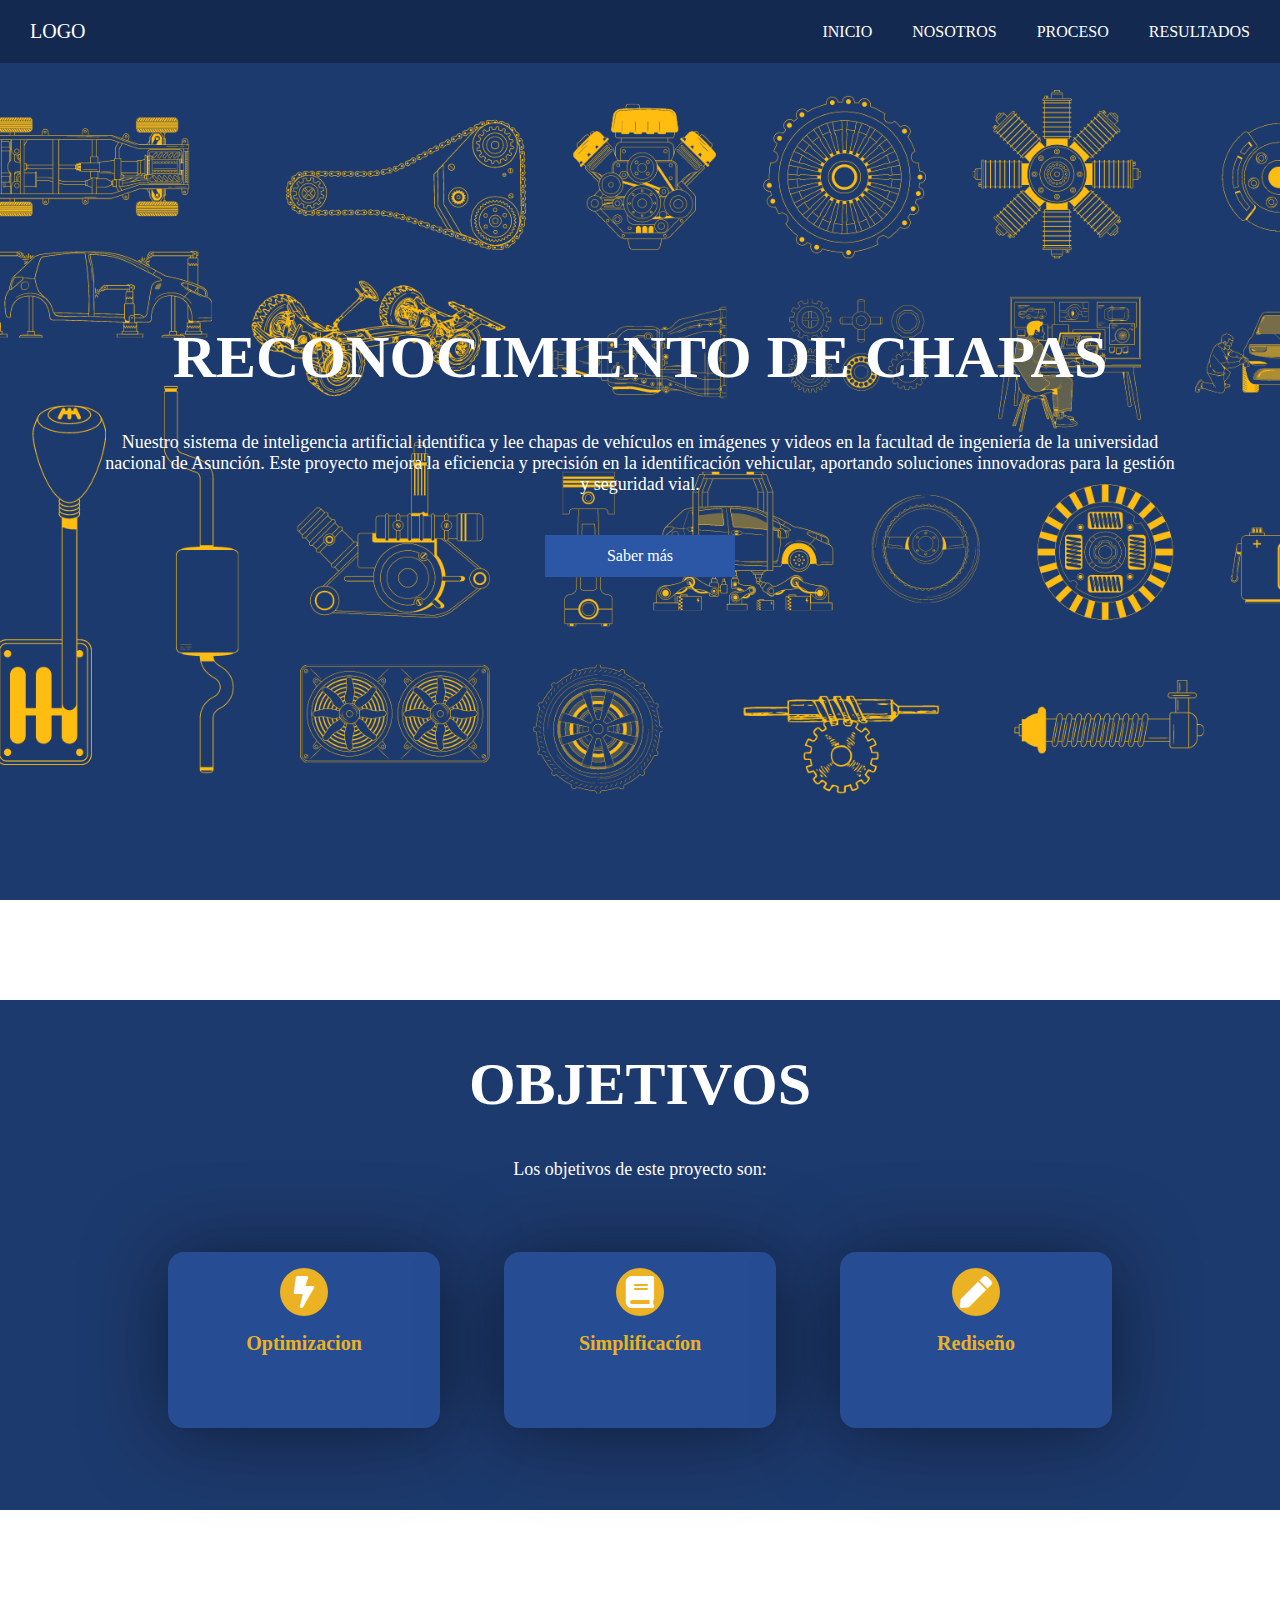
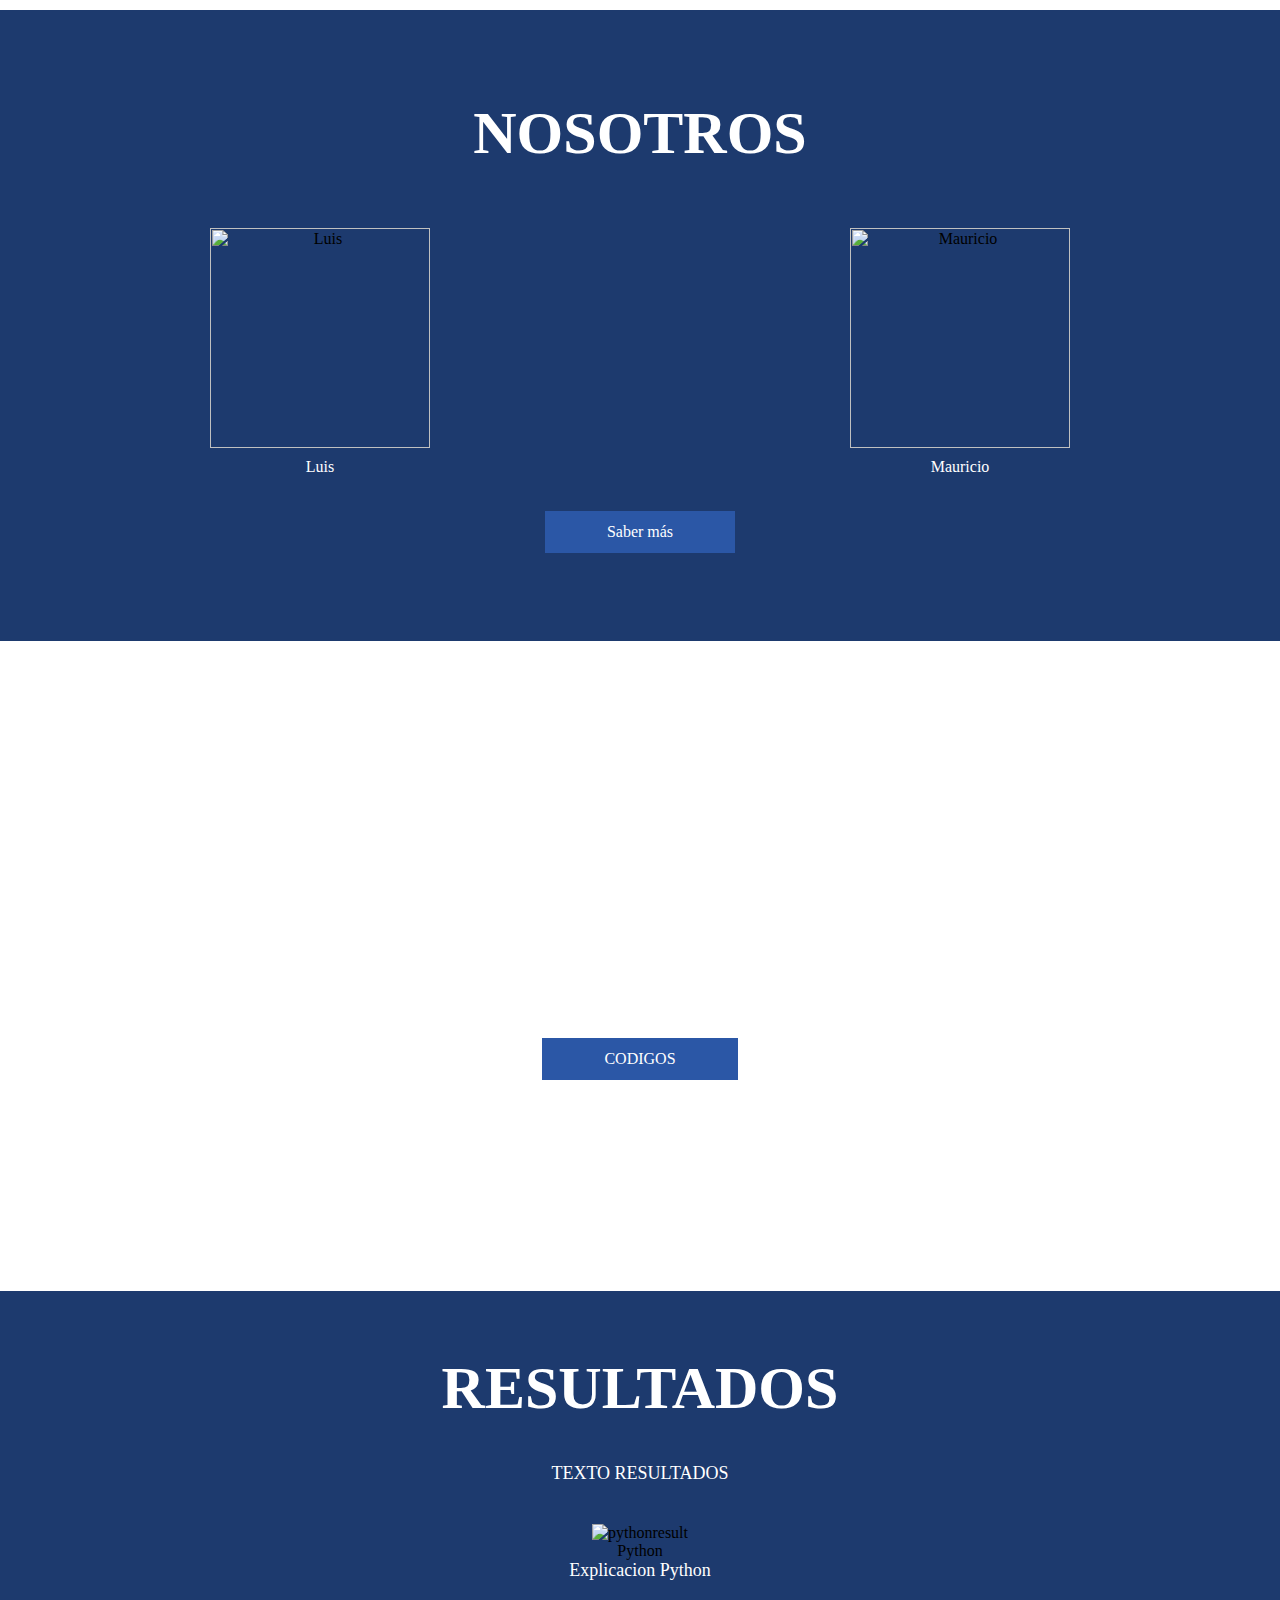
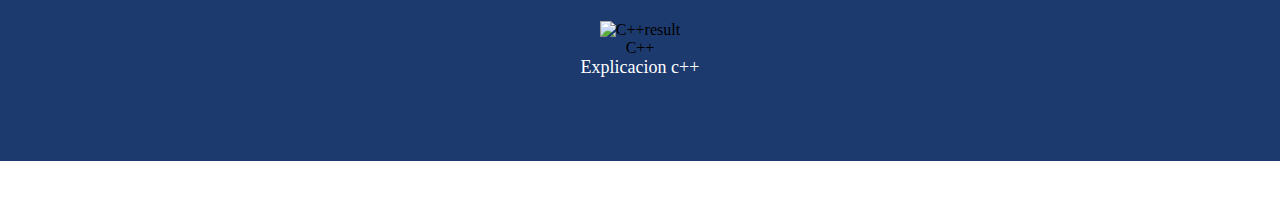
==== index.html @ 9203ffdf "FINAL2" ====
<html>
<html lang="es">
<head>
    <meta charset="UTF-8">
    <meta http-equiv="X-UA-Compatible" content="IE=edge">
    <meta name="viewport" content="width=device-width,initial-scale=1.0">
    <link href="style.css" rel="stylesheet">
    <link rel="stylesheet" href="https://cdnjs.cloudflare.com/ajax/libs/font-awesome/5.15.1/css/all.min.css">
    <title>Detección De chapas</title>
</head>

<body>
    <div class="head">
        <div class="Logo">
            <a href="#">LOGO</a>
        </div>
        <nav class="navbar">
            <a href="#inicio">INICIO</a>
            <a href="#nosotros">NOSOTROS</a>
            <a href="#proceso">PROCESO</a>
            <a href="#resultados">RESULTADOS</a>
        </nav>
    </div>

    <header class="content header" id="inicio"> 
        <h2 class="title">Reconocimiento de chapas</h2>
        <p>
            Nuestro sistema de inteligencia artificial identifica
            y lee chapas de vehículos en imágenes y videos en la 
            facultad de ingeniería de la universidad nacional de Asunción. 
            Este proyecto mejora la eficiencia 
            y precisión en la identificación vehicular, 
            aportando soluciones innovadoras para la gestión 
            y seguridad vial.
        </p>
        <div class="btn-home">
            <a class="btn">Saber más</a> 
          
        </div>
    </header>

    <section class="content inicio" > 
        <h2 class="title">OBJETIVOS</h2>
        <p>Los objetivos de este proyecto son: </p>
        <div class="box-container">
            <div class="box">
                <i class="fas fa-bolt"></i>
                <h3>Optimizacion</h3>
                
            </div>
            <div class="box">
                <i class="fas fa-book"></i>
                <h3>Simplificacíon</h3>
            </div>
            <div class="box">
                <i class="fas fa-pen"></i>
                <h3>Rediseño</h3>
                
            </div>
        </div>
    </section>

    <section class="content Nosotros" id="nosotros"> 
        <h2 class="title">Nosotros</h2>
        <div class="team-container">
            <div class="team-member">
                <figure>
                    <img src="LUIS" alt="Luis">
                    <figcaption>Luis</figcaption>
                </figure>
            </div>
            <div class="team-member">
                <figure>
                    <img src="Mauricio" alt="Mauricio">
                    <figcaption>Mauricio</figcaption>
                </figure>
            </div>
        </div>
        <a href="#" class="btn">Saber más</a>
    </section>

    <section class="content Proceso" id="proceso"> 
        <article class="contain">
            <h2 class="title">Proceso</h2>
            <p>Texto PROCESO</p>
            <a href="#" class="btn">CODIGOS</a>
        </article>
    </section>

    <section class="content Resultados" id="resultados"> 
        <h2 class="title">RESULTADOS</h2>
        <p>TEXTO RESULTADOS</p>
        <figure>
            <img src="Pthyon" alt="pythonresult">
            <figcaption>Python</figcaption>
        </figure>
        <p>Explicacion Python</p>
        <figure>
            <img src="C++" alt="C++result">
            <figcaption>C++</figcaption>
        </figure>
        <p>Explicacion c++</p>
    </section>
</body>
</html>
---- style.css ----
* {
    margin: 0;
    padding: 0;
    border: 0;
    font-size: 100%;
    vertical-align: baseline;
}

body {
    text-align: center;
    font-family: Verdana;
}

.head {
    display: flex;
    align-items: center;
    justify-content: space-between;
    height: 63px;
    background: #142950;
    position: fixed;
    width: 100%;
    z-index: 100;
}

.navbar {
    display: flex;
    margin-right: 10px;
}

.Logo {
    margin-left: 30px;
}

.Logo a {
    text-decoration: none;
    color: white;
    font-size: 20px;
}

.navbar a {
    display: block;
    padding: 23px 20px;
    color: white;
    text-decoration: none;
}

.navbar a:hover {
    background: #353535;
}

.header {
    display: flex;
    justify-content: center;
    align-items: center;
    height: 100vh !important;
    background: url(header.png) no-repeat center;
    background-size: cover;
}

.title {
    margin-bottom: 40px;
    font-size: 60px;
    font-weight: 600;
    text-transform: uppercase;
    color: white;
}

p {
    margin-bottom: 40px;
    font-size: 18px;
    color: white;
    padding: 0 100px;
}

.btn {
    display: inline-block;
    margin-top: 15px;
    padding: 10px 60px;
    border: 2px solid #2B57A6;
    color: white;
    text-decoration: none;
    background: #2B57A6;
}

.btn:hover {
    background: none;
}

.btn-home {
    display: flex;
}

.btn-home a {
    margin: 0 10px;
}

.content {
    height: 50vh;
    display: flex;
    flex-direction: column;
    justify-content: center;
    align-items: center;
    margin-bottom: 50px;

}

.inicio {
    padding: 30px;
    background: #1D3A6E;
    background-size: cover;
    margin-top: 100px;

}

.box-container {
    display: flex;
    justify-content: center;
    flex-wrap: wrap;
    text-align: center;
}

.box-container .box {
    height: 11rem;
    width: 17rem;
    background: #264D94;
    text-align: center;
    border-radius: 1rem;
    box-shadow: 0 .3rem 5rem rgb(0,0,0,.5);
    margin: 2rem;
}

.box-container .box i {
    height: 3rem;
    width: 3rem;
    line-height: 3rem;
    text-align: center;
    border-radius: 50%;
    color: white;
    background: #EBB323;
    font-size: 2rem;
    margin: 1rem 0;
}

.box-container .box h3 {
    font-size: 20px;
    color: #EBB323;
}

.box-container .box p {
    padding: 0 15px;
    font-size: 16px;
}

.Nosotros {
    background: #1D3A6E;
    background-size: cover;
    padding-top: 1px;
    height: 70vh;
    margin-top: 100px;
}

.team-container {
    display: flex;
    justify-content: space-around;
    align-items: center;
    width: 100%;
}

.team-member {
    display: flex;
    flex-direction: column;
    align-items: center;
    margin: 20px;
}

.team-member figure {
    margin: 0;
    text-align: center;
}

.team-member img {
    height: 220px;
    width: auto;
    max-width: 100%;
}

.team-member figcaption {
    margin-top: 10px;
    font-size: 16px;
    color: white;
}

.Proceso {
    margin-top: 100px; 
    background: url(Bajo.png) no-repeat center;
    background-attachment: fixed;
    background-size: cover;
    text-align: center;
}

.Resultados {
    margin-top: 100px;
    padding-top: 20px;
    background: #1D3A6E;
    background-size:auto;
    padding-bottom: 0;
}

@media (max-width: 768px) {
    .title {
        margin-bottom: 0;
        font-size: 40px;
    }
    .sau {
        height: 120vh;
    }
    .navbar {
        display: none;
    }
}
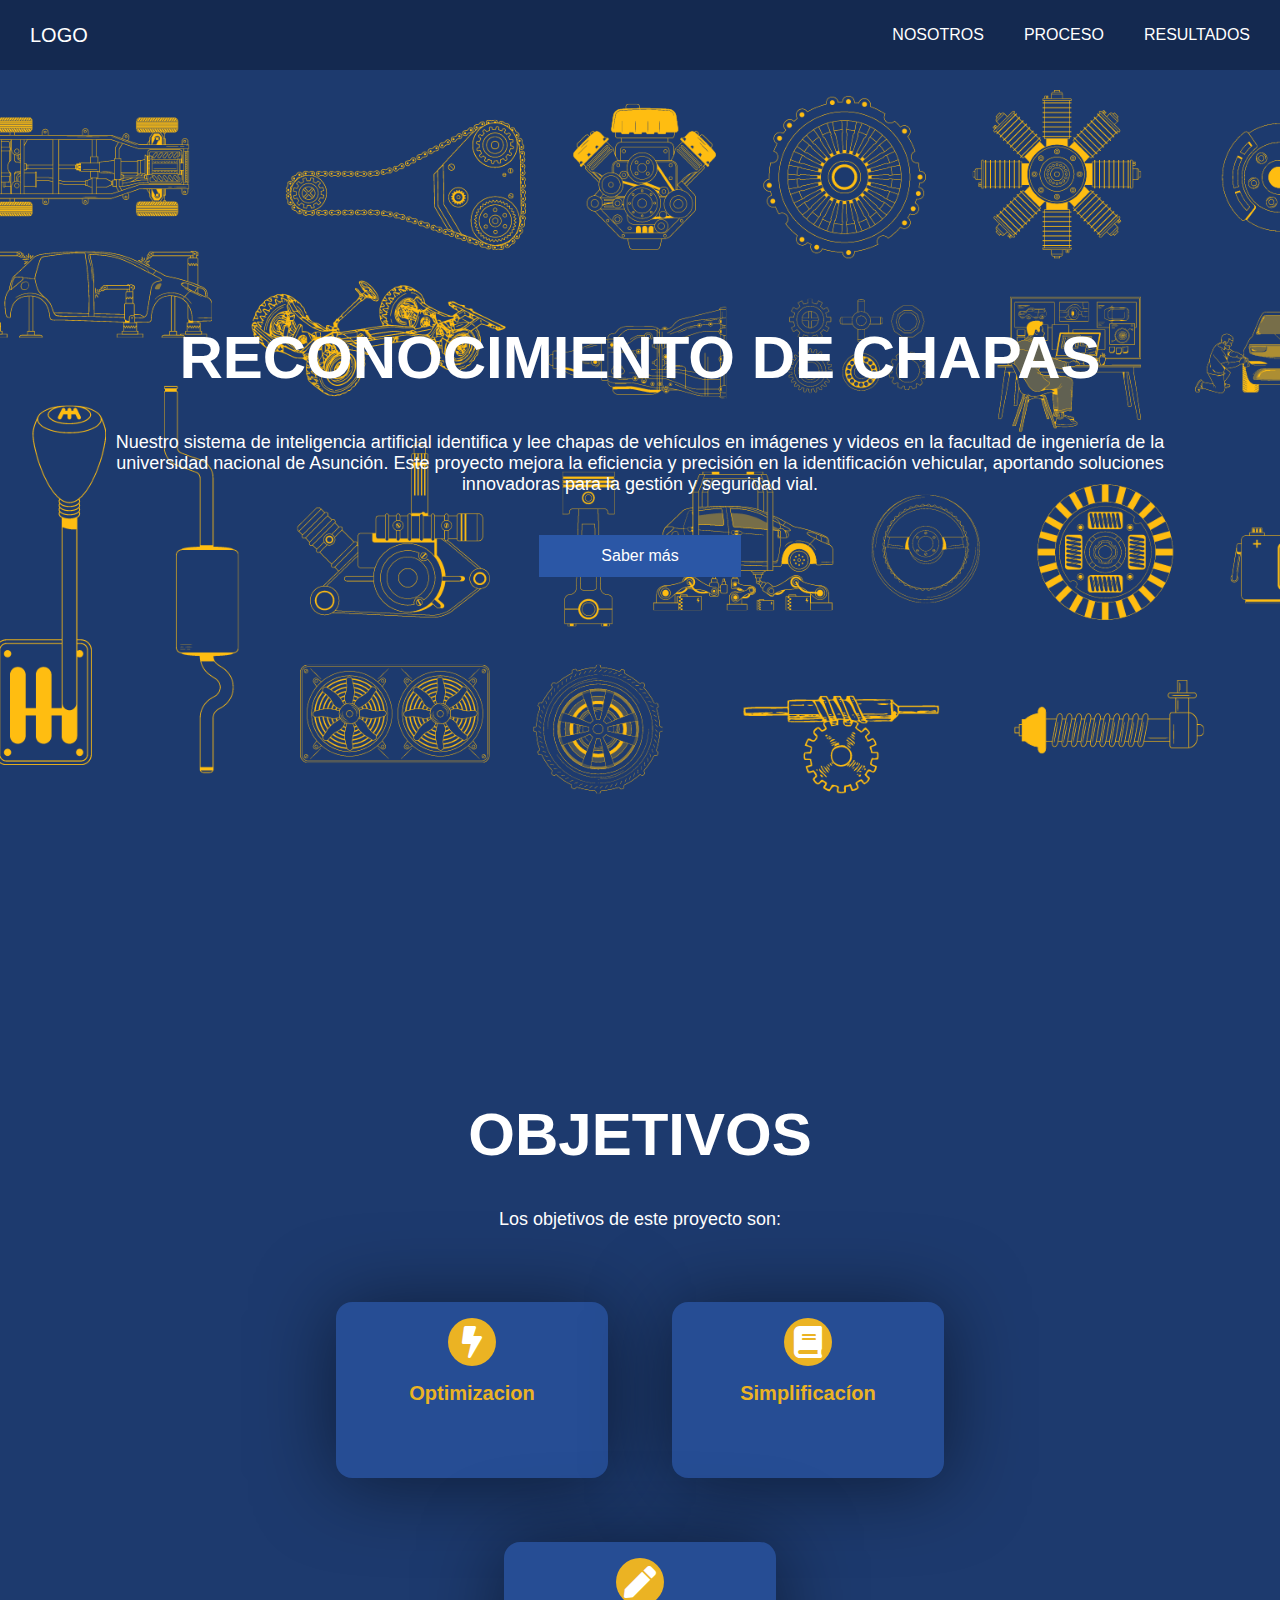
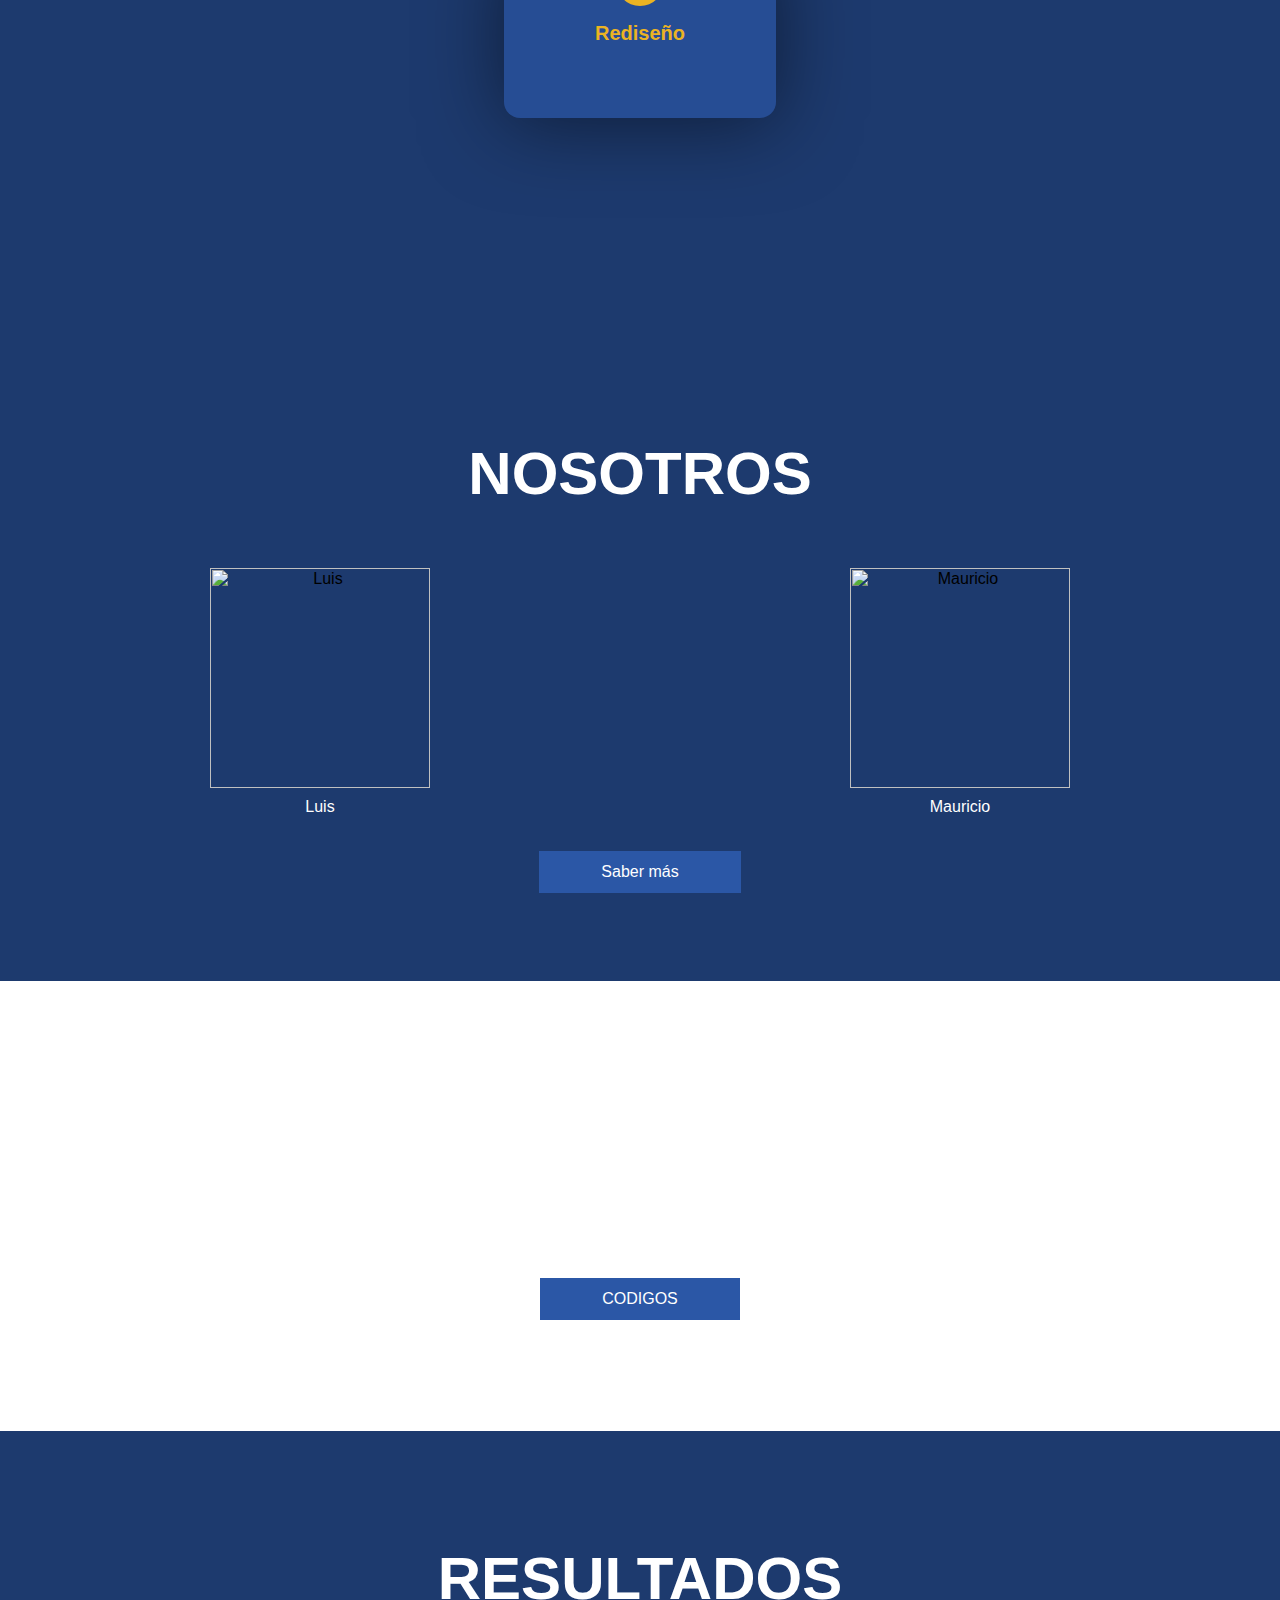
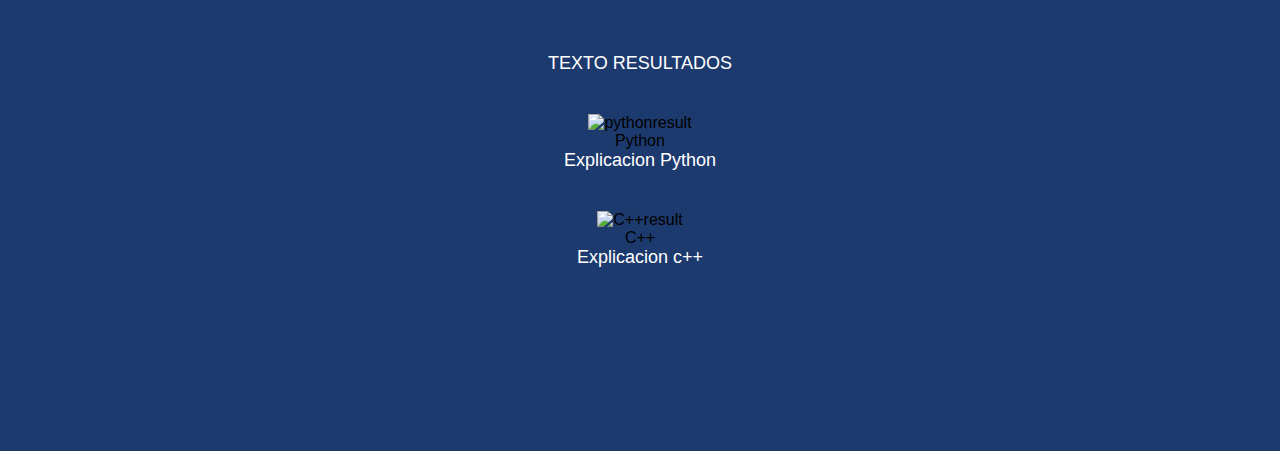
==== commit 098e081e: "1" ====
--- a/index.html
+++ b/index.html
@@ -15,7 +15,6 @@
             <a href="#">LOGO</a>
         </div>
         <nav class="navbar">
-            <a href="#inicio">INICIO</a>
             <a href="#nosotros">NOSOTROS</a>
             <a href="#proceso">PROCESO</a>
             <a href="#resultados">RESULTADOS</a>
--- a/style.css
+++ b/style.css
@@ -8,14 +8,15 @@
 
 body {
     text-align: center;
-    font-family: Verdana;
+    font-family: 'Segoe UI', Tahoma, Geneva, Verdana, sans-serif;
+    background-size: cover; 
 }
 
 .head {
     display: flex;
     align-items: center;
     justify-content: space-between;
-    height: 63px;
+    height: 70px;
     background: #142950;
     position: fixed;
     width: 100%;
@@ -87,7 +88,7 @@
 }
 
 .btn-home {
-    display: flex;
+    display:flex;
 }
 
 .btn-home a {
@@ -100,16 +101,13 @@
     flex-direction: column;
     justify-content: center;
     align-items: center;
-    margin-bottom: 50px;
-
+    
 }
 
 .inicio {
-    padding: 30px;
+    padding: 300px;
     background: #1D3A6E;
     background-size: cover;
-    margin-top: 100px;
-
 }
 
 .box-container {
@@ -156,7 +154,7 @@
     background-size: cover;
     padding-top: 1px;
     height: 70vh;
-    margin-top: 100px;
+    
 }
 
 .team-container {
@@ -191,7 +189,7 @@
 }
 
 .Proceso {
-    margin-top: 100px; 
+    
     background: url(Bajo.png) no-repeat center;
     background-attachment: fixed;
     background-size: cover;
@@ -199,11 +197,11 @@
 }
 
 .Resultados {
-    margin-top: 100px;
-    padding-top: 20px;
+    
+    padding-top: 70px;
     background: #1D3A6E;
-    background-size:auto;
-    padding-bottom: 0;
+    background-size: cover; 
+    padding-bottom: 100px;
 }
 
 @media (max-width: 768px) {
@@ -218,3 +216,4 @@
         display: none;
     }
 }
+
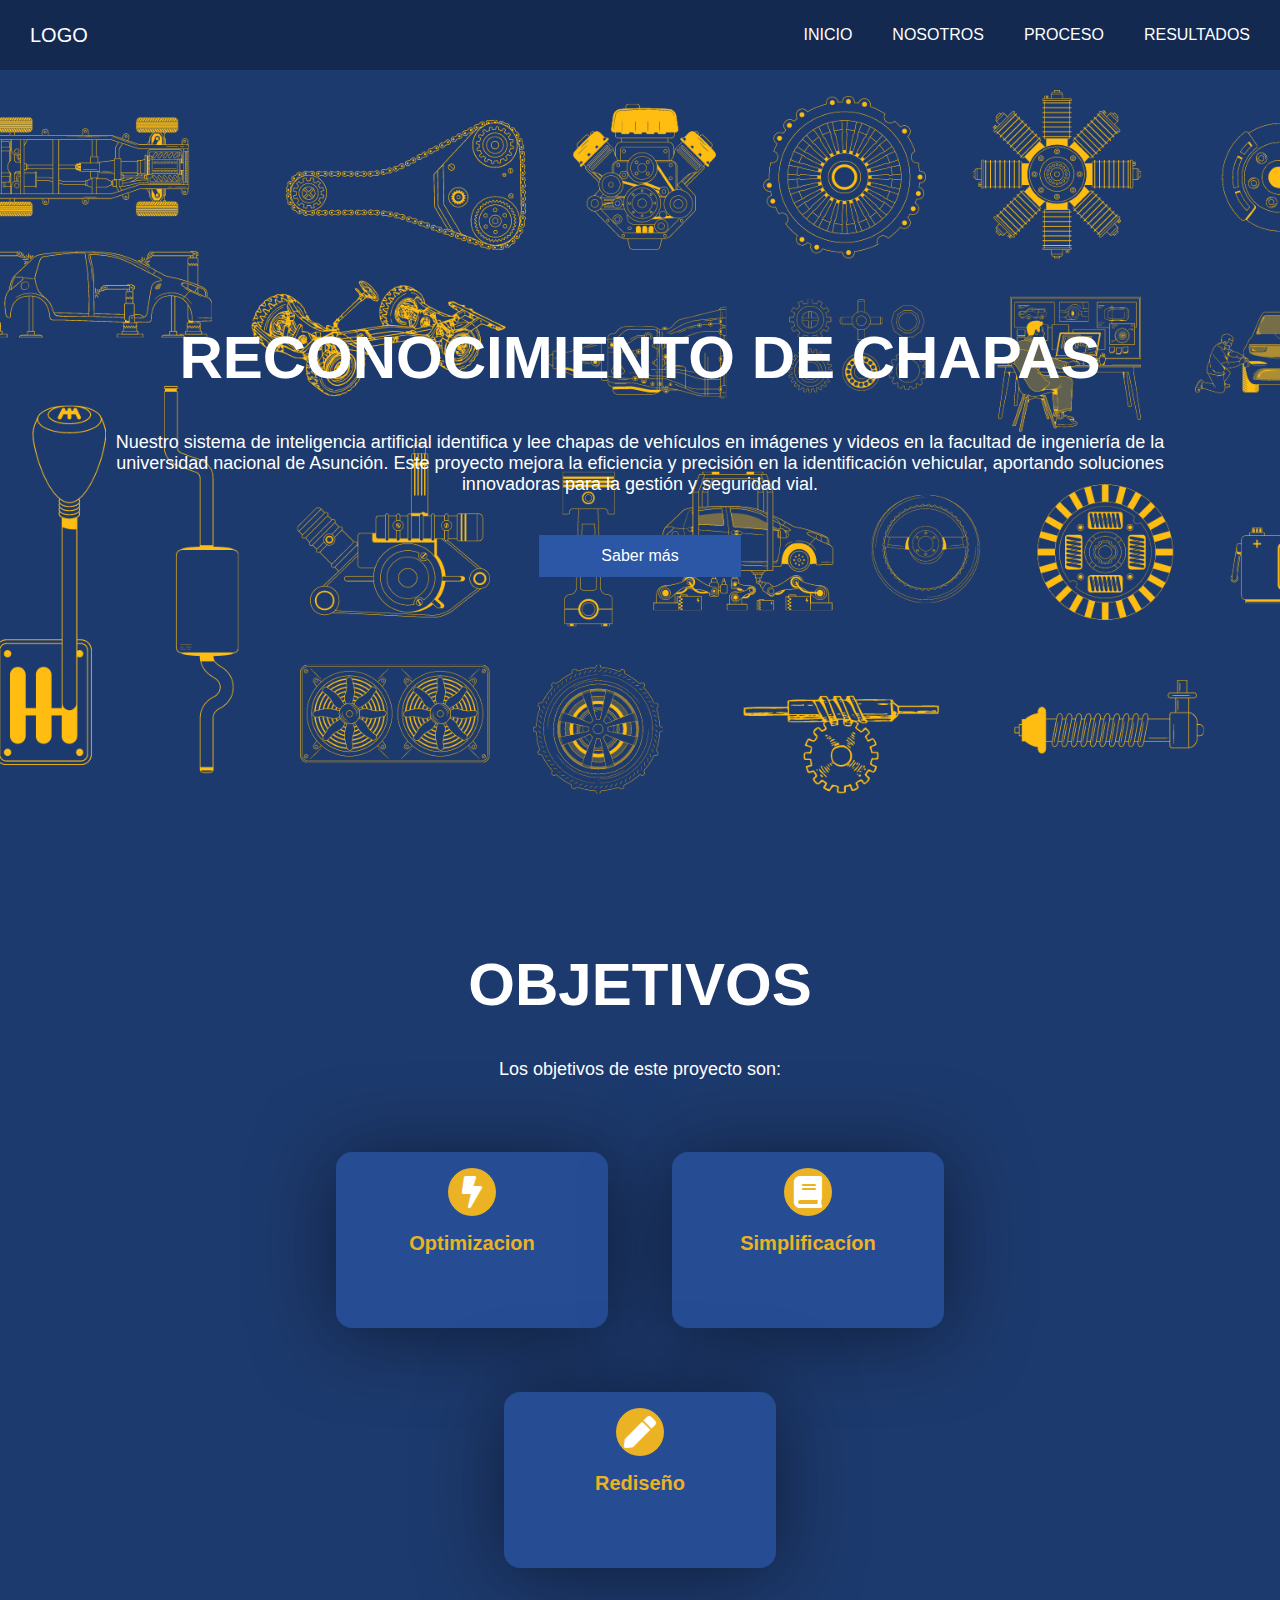
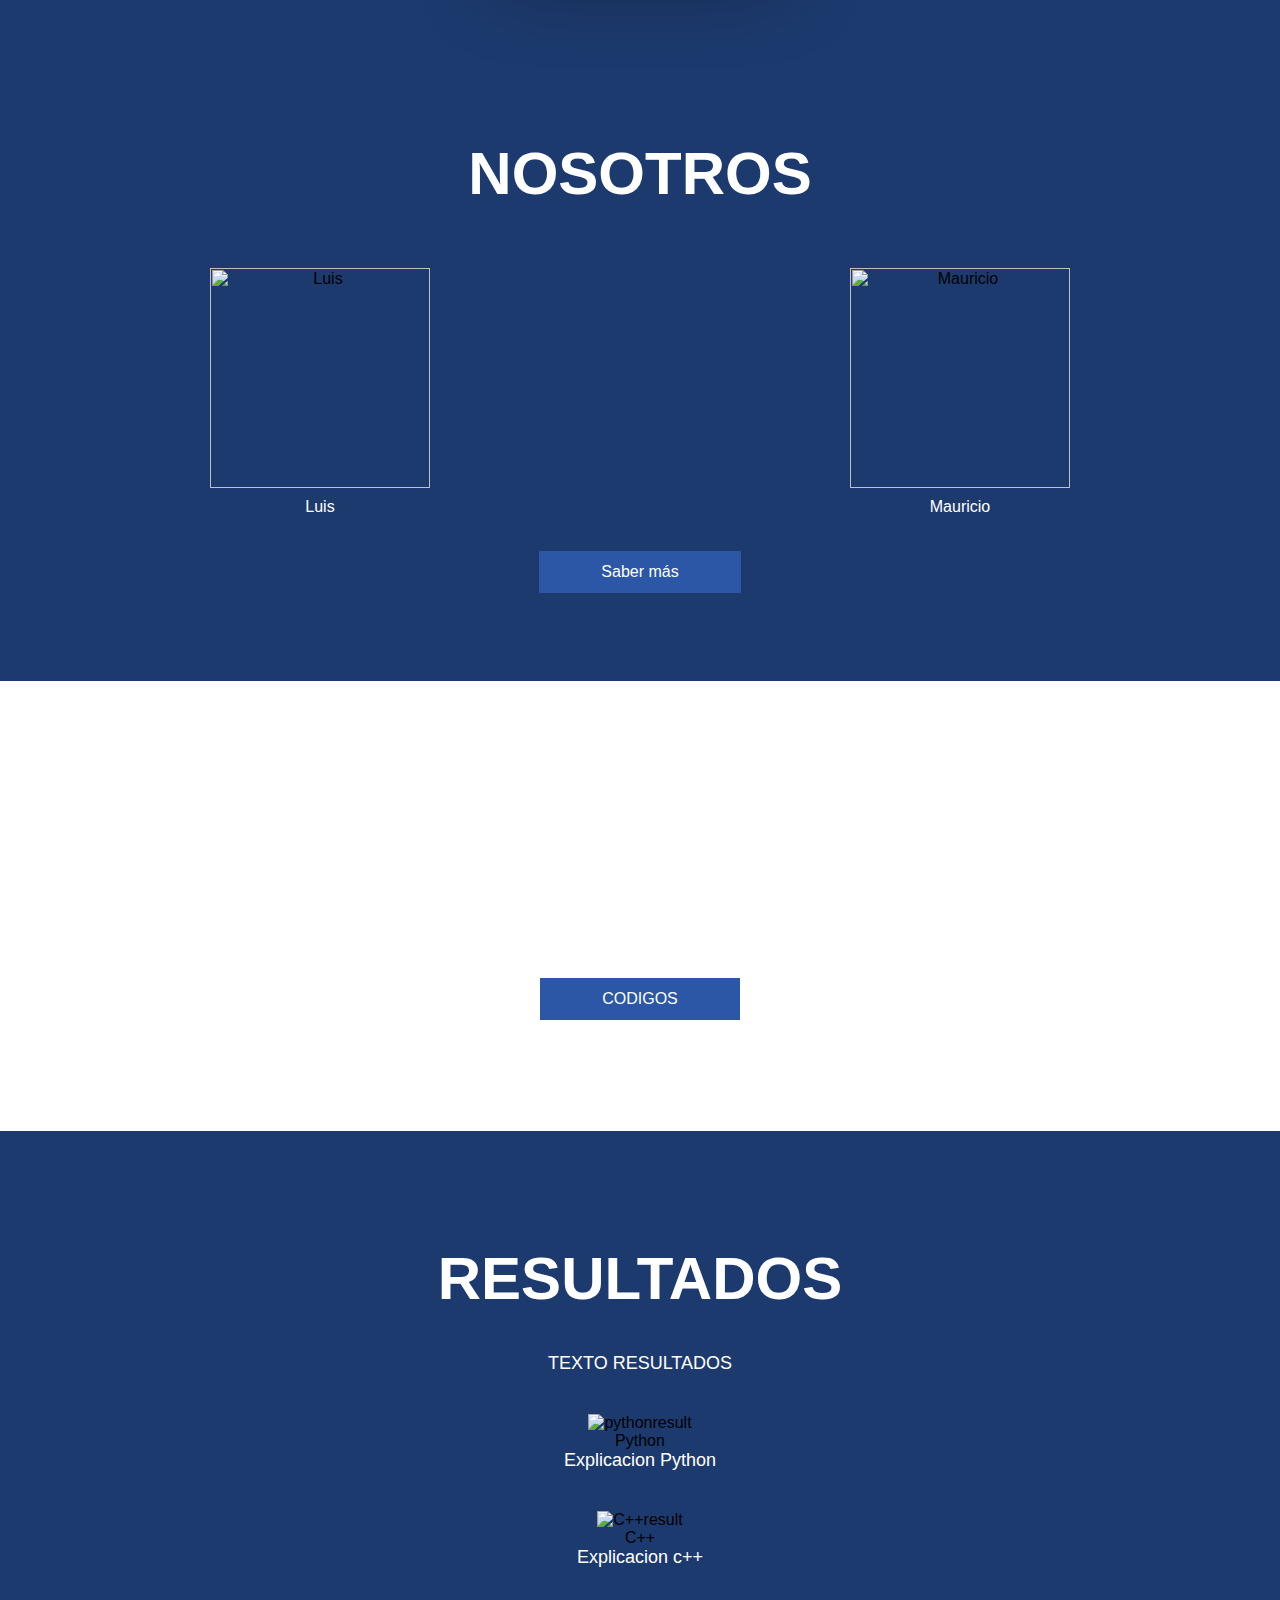
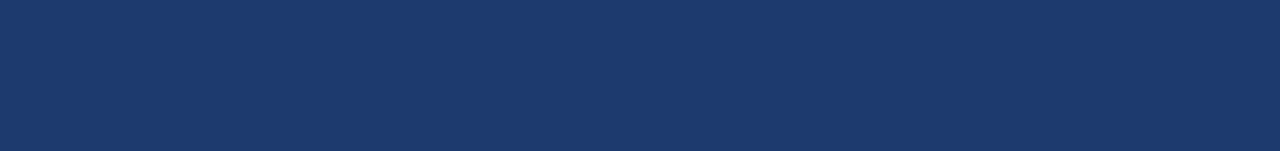
==== commit 3ced795b: "FINAL" ====
--- a/index.html
+++ b/index.html
@@ -15,6 +15,7 @@
             <a href="#">LOGO</a>
         </div>
         <nav class="navbar">
+            <a href="#inicio">INICIO</a>
             <a href="#nosotros">NOSOTROS</a>
             <a href="#proceso">PROCESO</a>
             <a href="#resultados">RESULTADOS</a>
--- a/style.css
+++ b/style.css
@@ -105,7 +105,7 @@
 }
 
 .inicio {
-    padding: 300px;
+    padding: 150px;
     background: #1D3A6E;
     background-size: cover;
 }
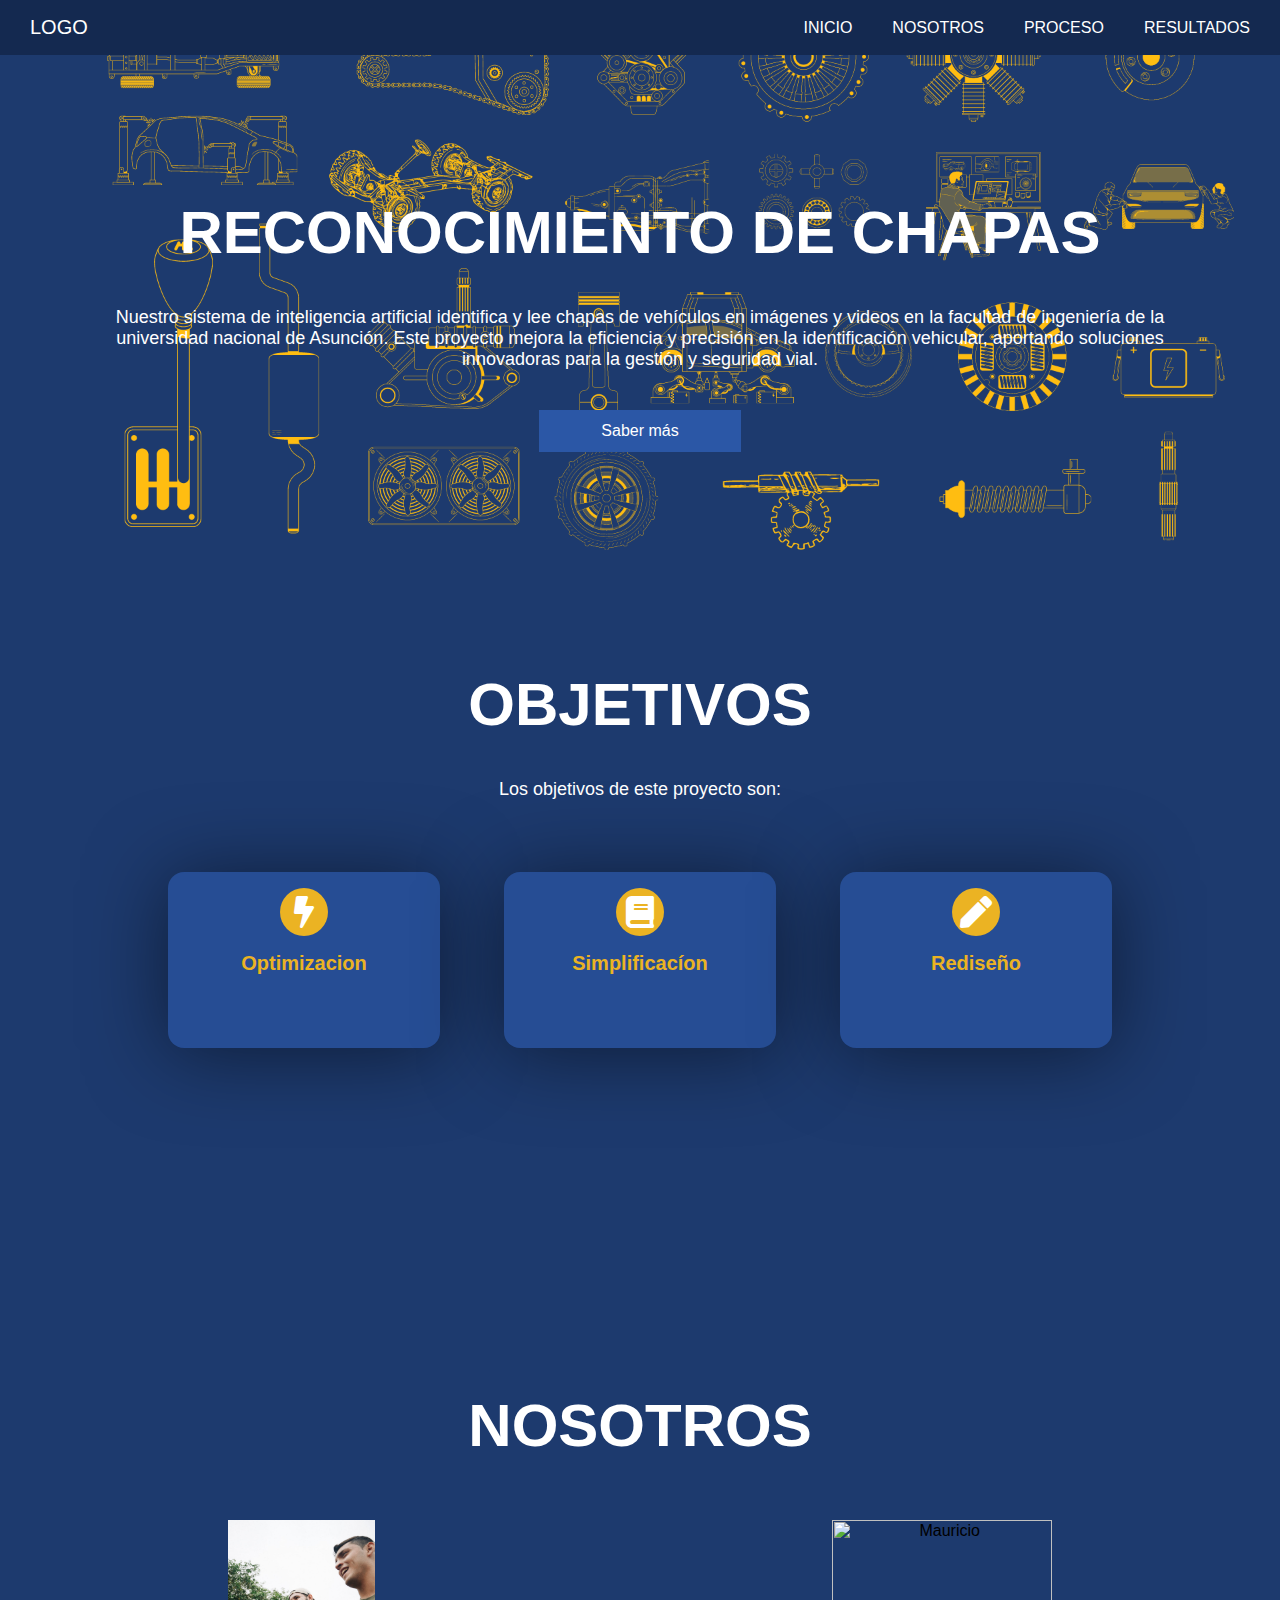
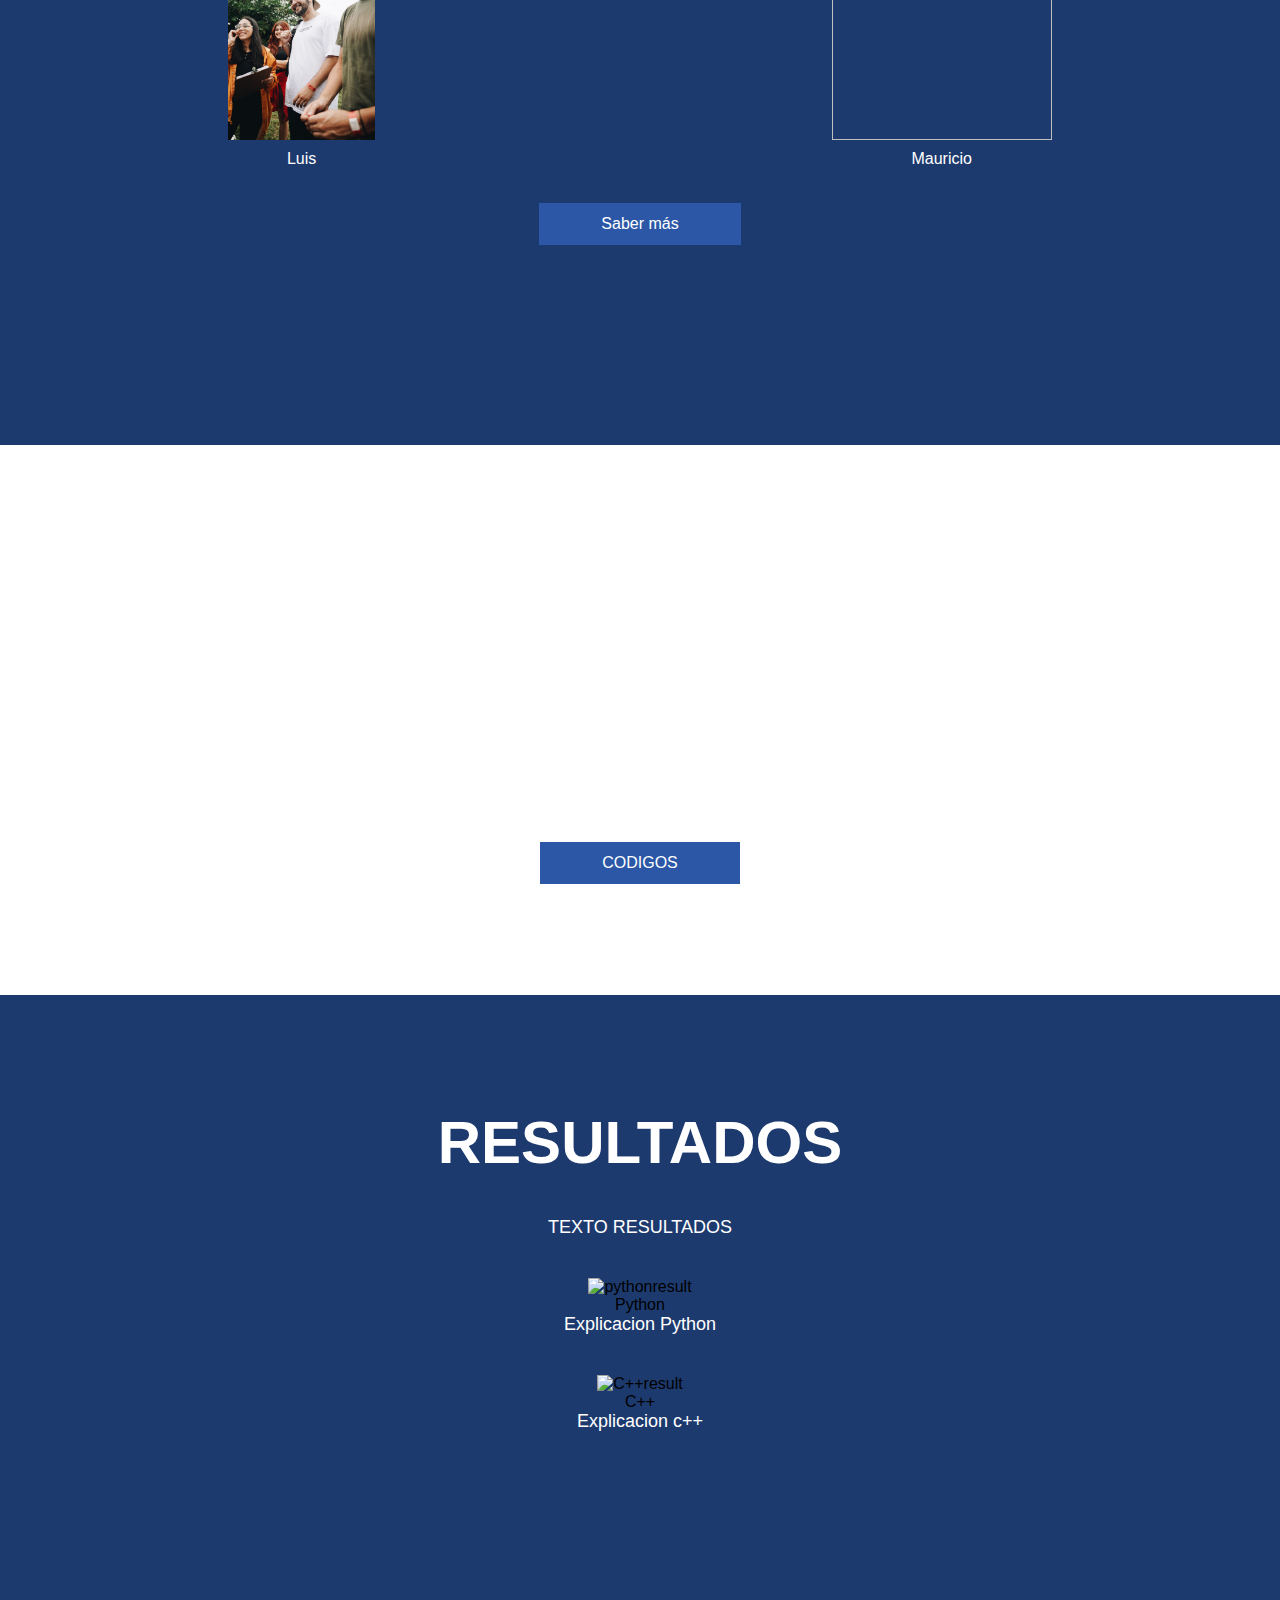
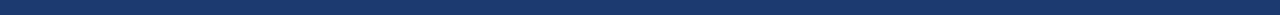
==== commit 9d0d5370: "FINAL" ====
--- a/index.html
+++ b/index.html
@@ -47,6 +47,7 @@
                 <i class="fas fa-bolt"></i>
                 <h3>Optimizacion</h3>
                 
+                
             </div>
             <div class="box">
                 <i class="fas fa-book"></i>
@@ -65,7 +66,7 @@
         <div class="team-container">
             <div class="team-member">
                 <figure>
-                    <img src="LUIS" alt="Luis">
+                    <img src="Luis.jpeg" alt="Luis">
                     <figcaption>Luis</figcaption>
                 </figure>
             </div>
@@ -76,14 +77,14 @@
                 </figure>
             </div>
         </div>
-        <a href="#" class="btn">Saber más</a>
+        <a href="about.html" class="btn">Saber más</a>
     </section>
 
     <section class="content Proceso" id="proceso"> 
         <article class="contain">
             <h2 class="title">Proceso</h2>
             <p>Texto PROCESO</p>
-            <a href="#" class="btn">CODIGOS</a>
+            <a href="https://github.com/LuisAguero44/DeteccionDeChapas-/tree/main/Codigos" class="btn" target="_blank">CODIGOS</a>
         </article>
     </section>
 
--- a/style.css
+++ b/style.css
@@ -8,15 +8,16 @@
 
 body {
     text-align: center;
-    font-family: 'Segoe UI', Tahoma, Geneva, Verdana, sans-serif;
+    font-family: 'Segoe UI', sans-serif;
     background-size: cover; 
 }
 
 .head {
+    padding: auto;
     display: flex;
     align-items: center;
     justify-content: space-between;
-    height: 70px;
+    height: 55px;
     background: #142950;
     position: fixed;
     width: 100%;
@@ -50,10 +51,11 @@
 }
 
 .header {
+    padding-top: 100px;
     display: flex;
     justify-content: center;
     align-items: center;
-    height: 100vh !important;
+    height: 100vh;
     background: url(header.png) no-repeat center;
     background-size: cover;
 }
@@ -88,7 +90,7 @@
 }
 
 .btn-home {
-    display:flex;
+    display: flex;
 }
 
 .btn-home a {
@@ -101,11 +103,10 @@
     flex-direction: column;
     justify-content: center;
     align-items: center;
-    
 }
 
 .inicio {
-    padding: 150px;
+    padding-top: 100px;
     background: #1D3A6E;
     background-size: cover;
 }
@@ -123,7 +124,7 @@
     background: #264D94;
     text-align: center;
     border-radius: 1rem;
-    box-shadow: 0 .3rem 5rem rgb(0,0,0,.5);
+    box-shadow: 0 .3rem 5rem rgba(0, 0, 0, .5);
     margin: 2rem;
 }
 
@@ -152,9 +153,8 @@
 .Nosotros {
     background: #1D3A6E;
     background-size: cover;
-    padding-top: 1px;
-    height: 70vh;
-    
+    padding-top: 90px;
+    height: 95vh;
 }
 
 .team-container {
@@ -189,7 +189,7 @@
 }
 
 .Proceso {
-    
+    padding-top: 100px;
     background: url(Bajo.png) no-repeat center;
     background-attachment: fixed;
     background-size: cover;
@@ -197,7 +197,6 @@
 }
 
 .Resultados {
-    
     padding-top: 70px;
     background: #1D3A6E;
     background-size: cover; 
@@ -216,4 +215,3 @@
         display: none;
     }
 }
-
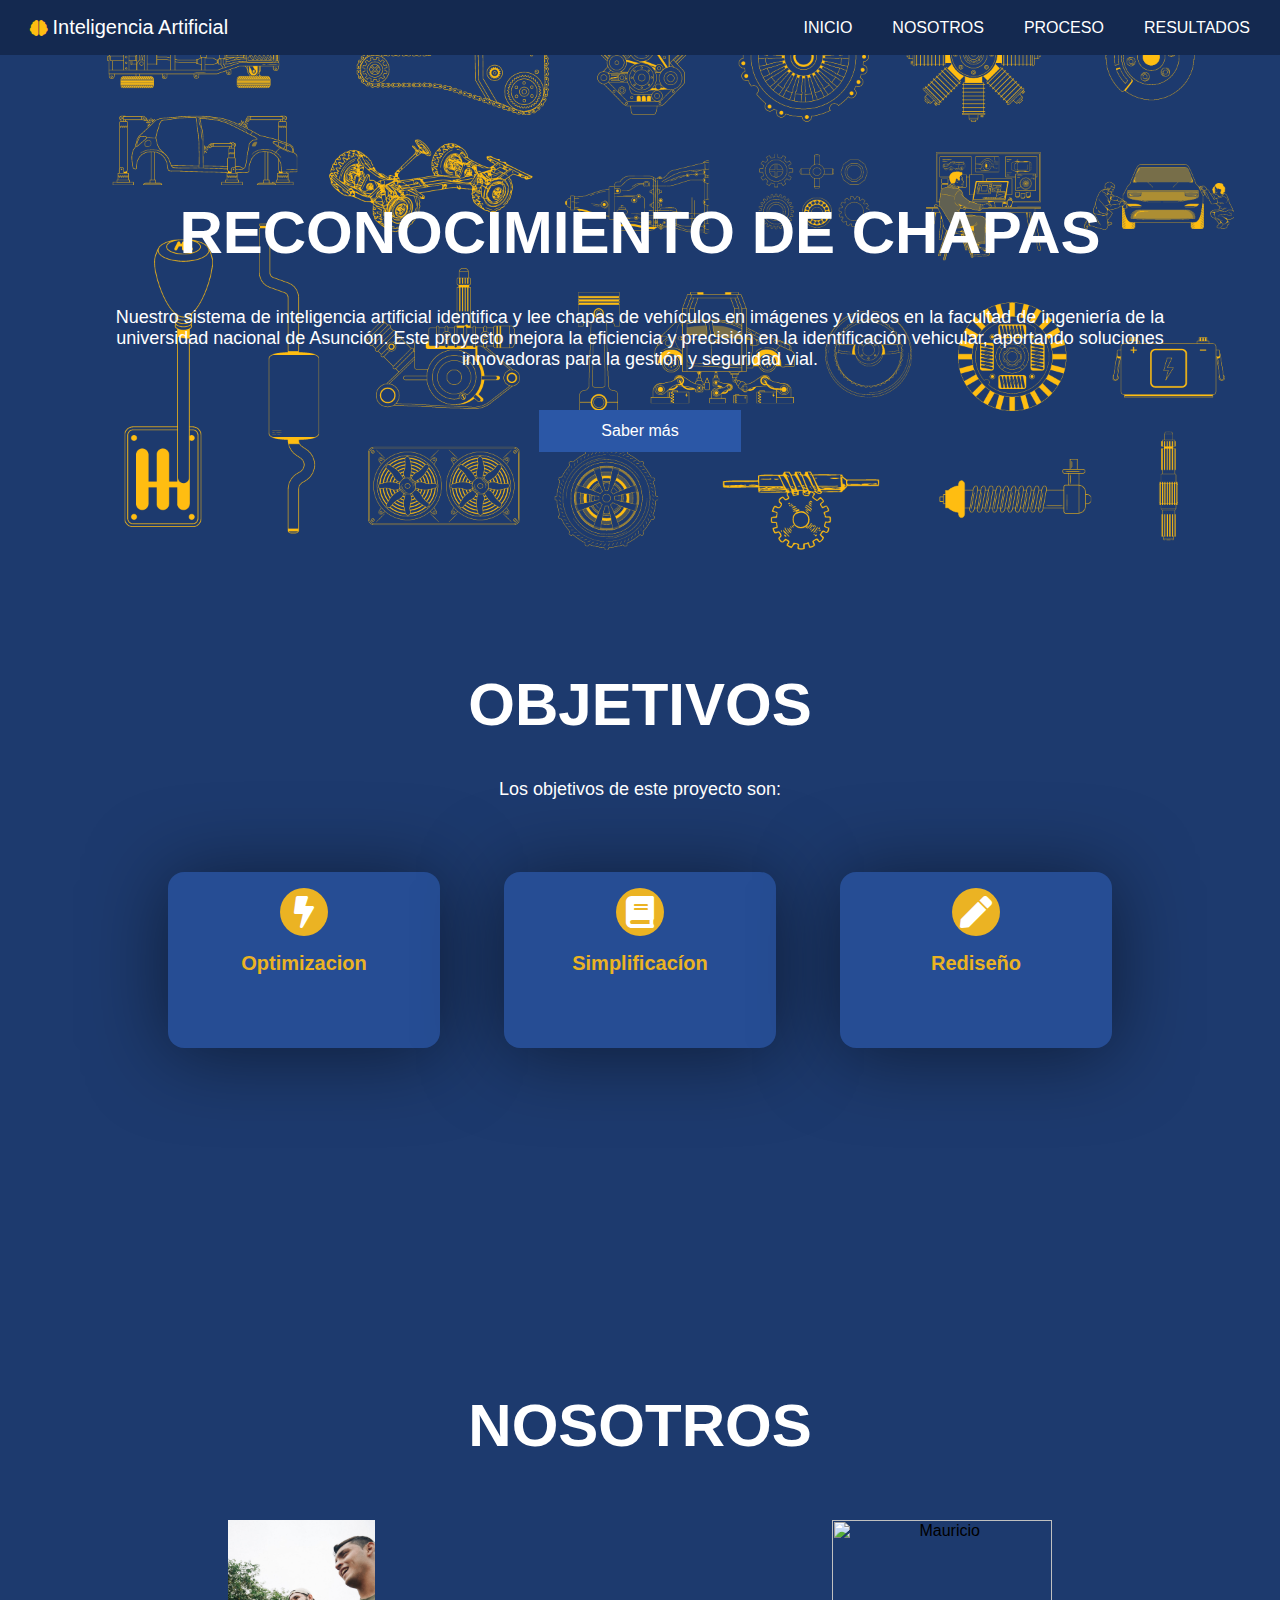
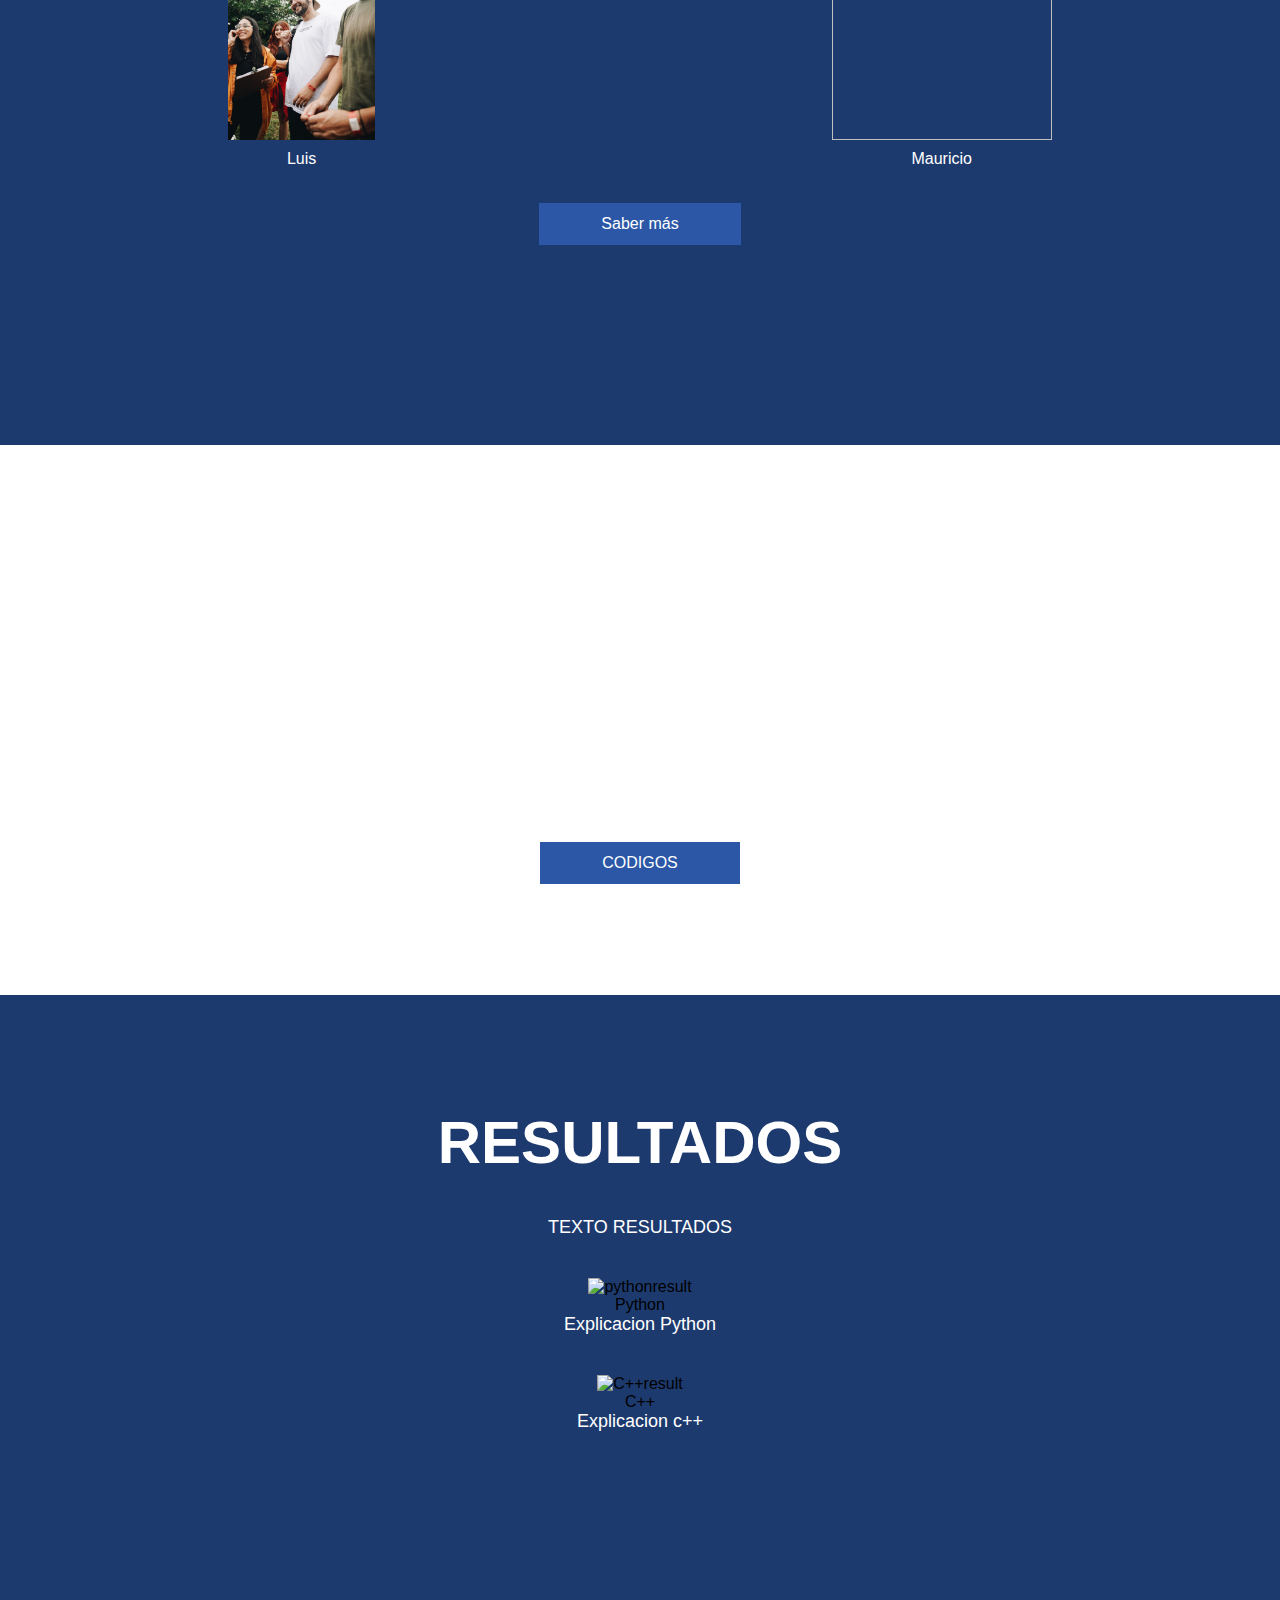
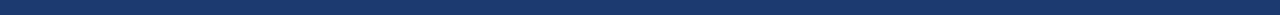
==== commit 7890e278: "FINAL" ====
--- a/index.html
+++ b/index.html
@@ -12,7 +12,8 @@
 <body>
     <div class="head">
         <div class="Logo">
-            <a href="#">LOGO</a>
+            <i class="fas fa-brain"style="color: #FFBD11;"></i>
+            <a href="#">Inteligencia Artificial</a>
         </div>
         <nav class="navbar">
             <a href="#inicio">INICIO</a>
--- a/style.css
+++ b/style.css
@@ -47,7 +47,7 @@
 }
 
 .navbar a:hover {
-    background: #353535;
+    background: #FFBD11;
 }
 
 .header {
@@ -87,10 +87,12 @@
 
 .btn:hover {
     background: none;
+    
 }
 
 .btn-home {
     display: flex;
+    
 }
 
 .btn-home a {
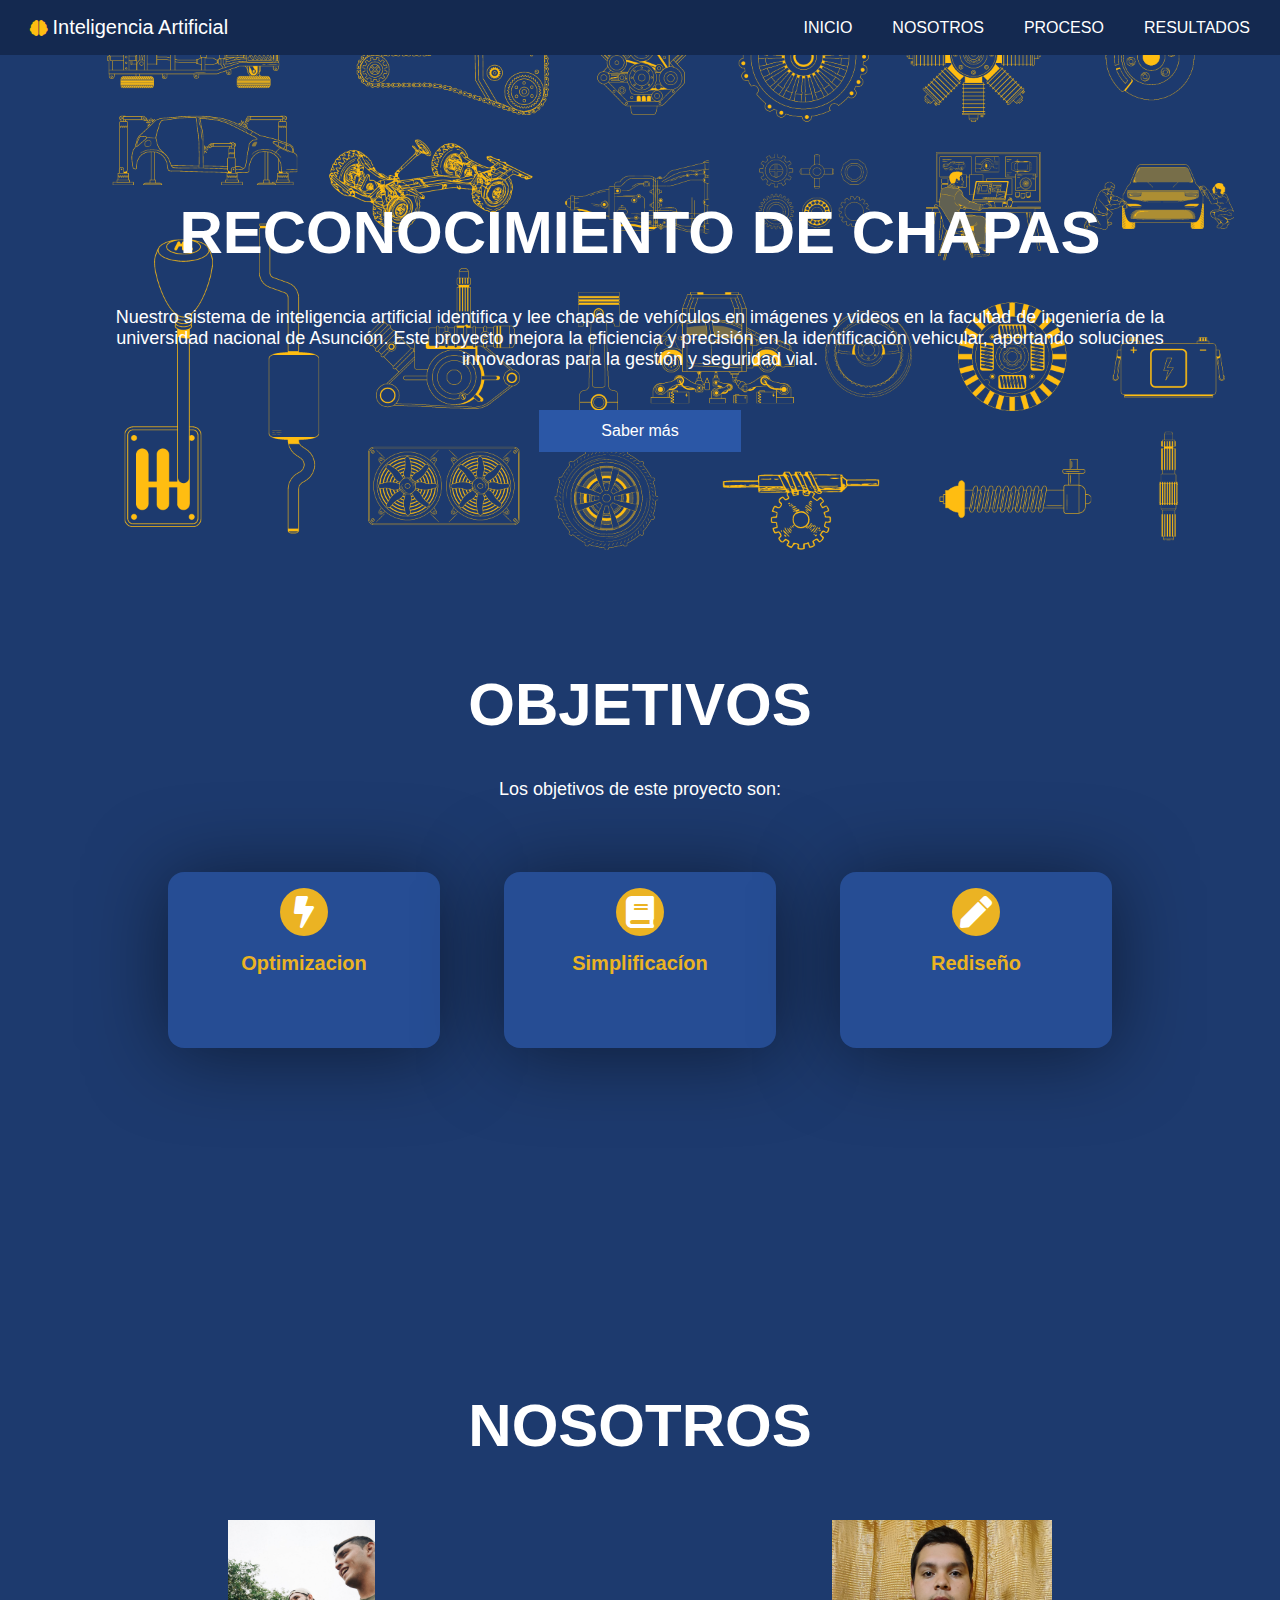
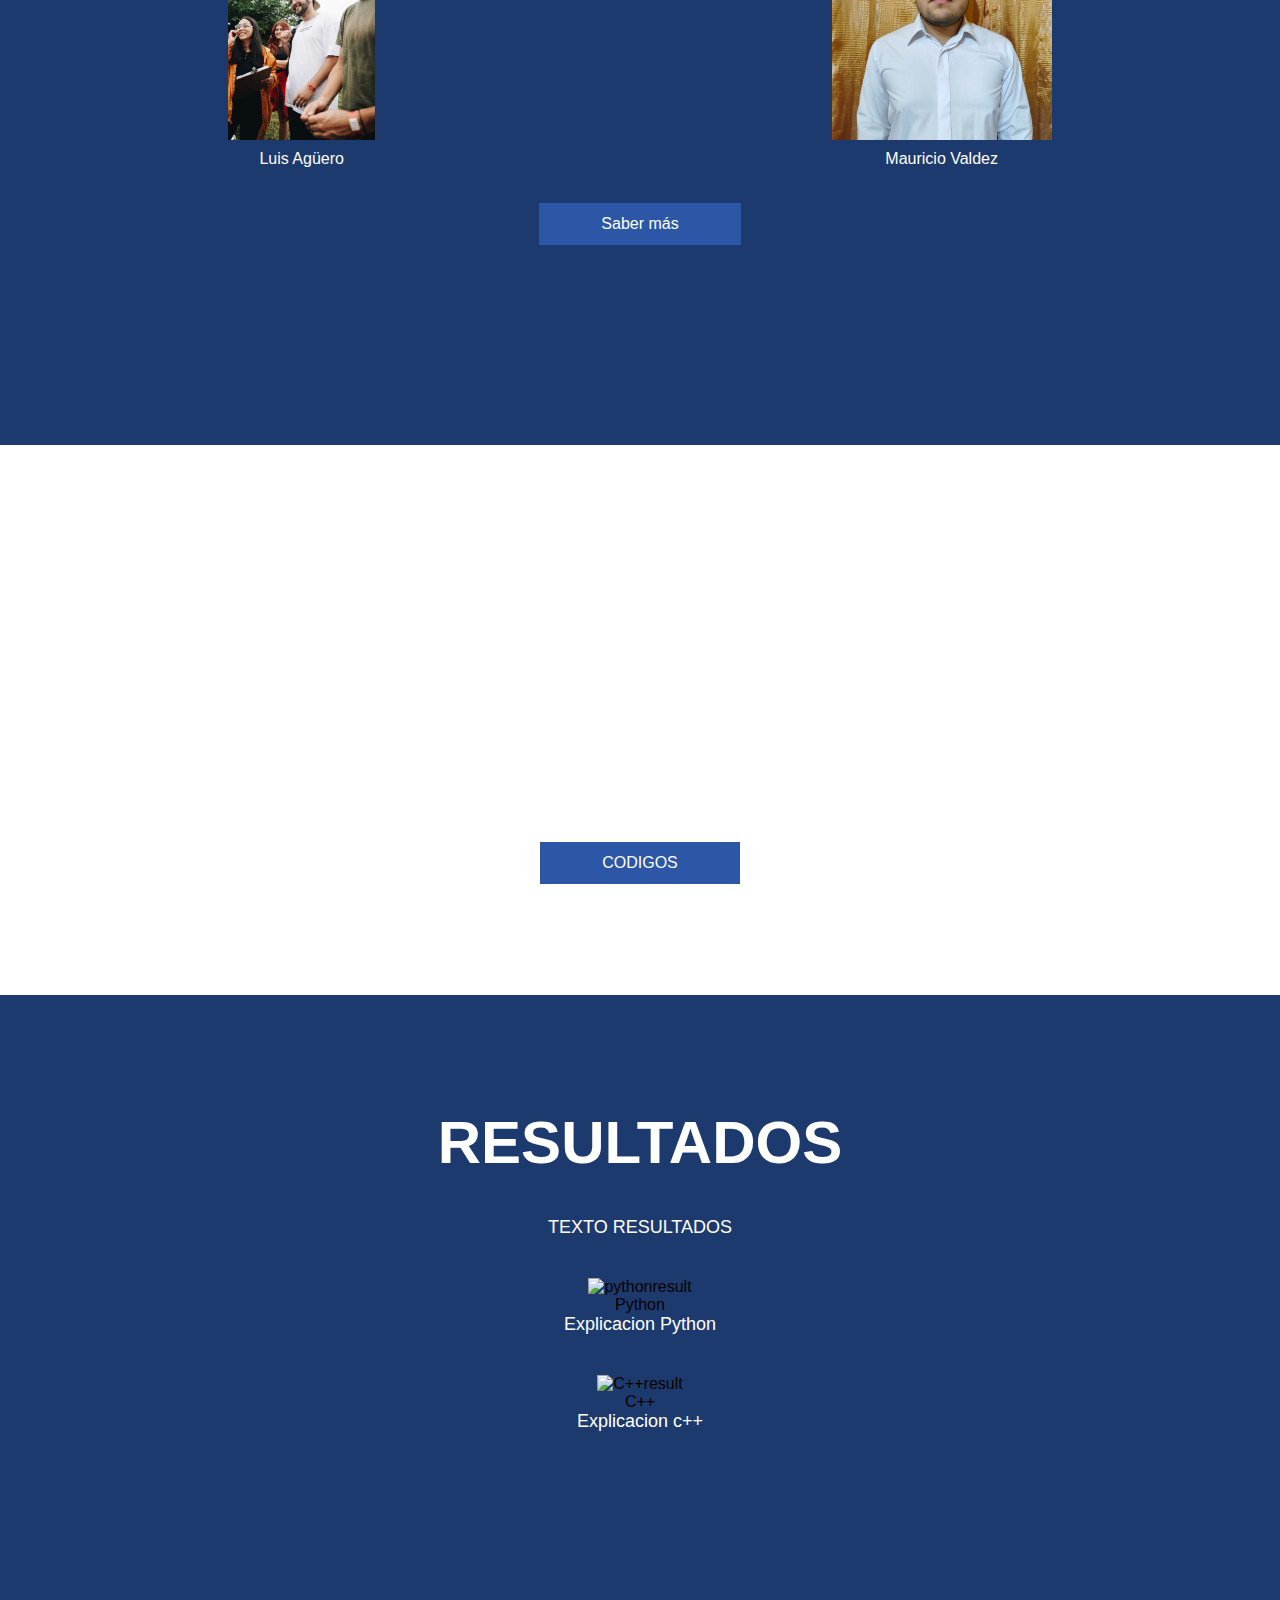
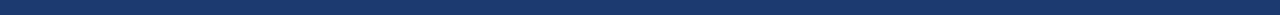
==== commit e3b864fa: "FINAL" ====
--- a/index.html
+++ b/index.html
@@ -35,7 +35,7 @@
             y seguridad vial.
         </p>
         <div class="btn-home">
-            <a class="btn">Saber más</a> 
+            <a href="Sabermas.html" class="btn">Saber más</a> 
           
         </div>
     </header>
@@ -68,13 +68,13 @@
             <div class="team-member">
                 <figure>
                     <img src="Luis.jpeg" alt="Luis">
-                    <figcaption>Luis</figcaption>
+                    <figcaption>Luis Agüero</figcaption>
                 </figure>
             </div>
             <div class="team-member">
                 <figure>
-                    <img src="Mauricio" alt="Mauricio">
-                    <figcaption>Mauricio</figcaption>
+                    <img src="Mauricio.jpeg" alt="Mauricio">
+                    <figcaption>Mauricio Valdez</figcaption>
                 </figure>
             </div>
         </div>
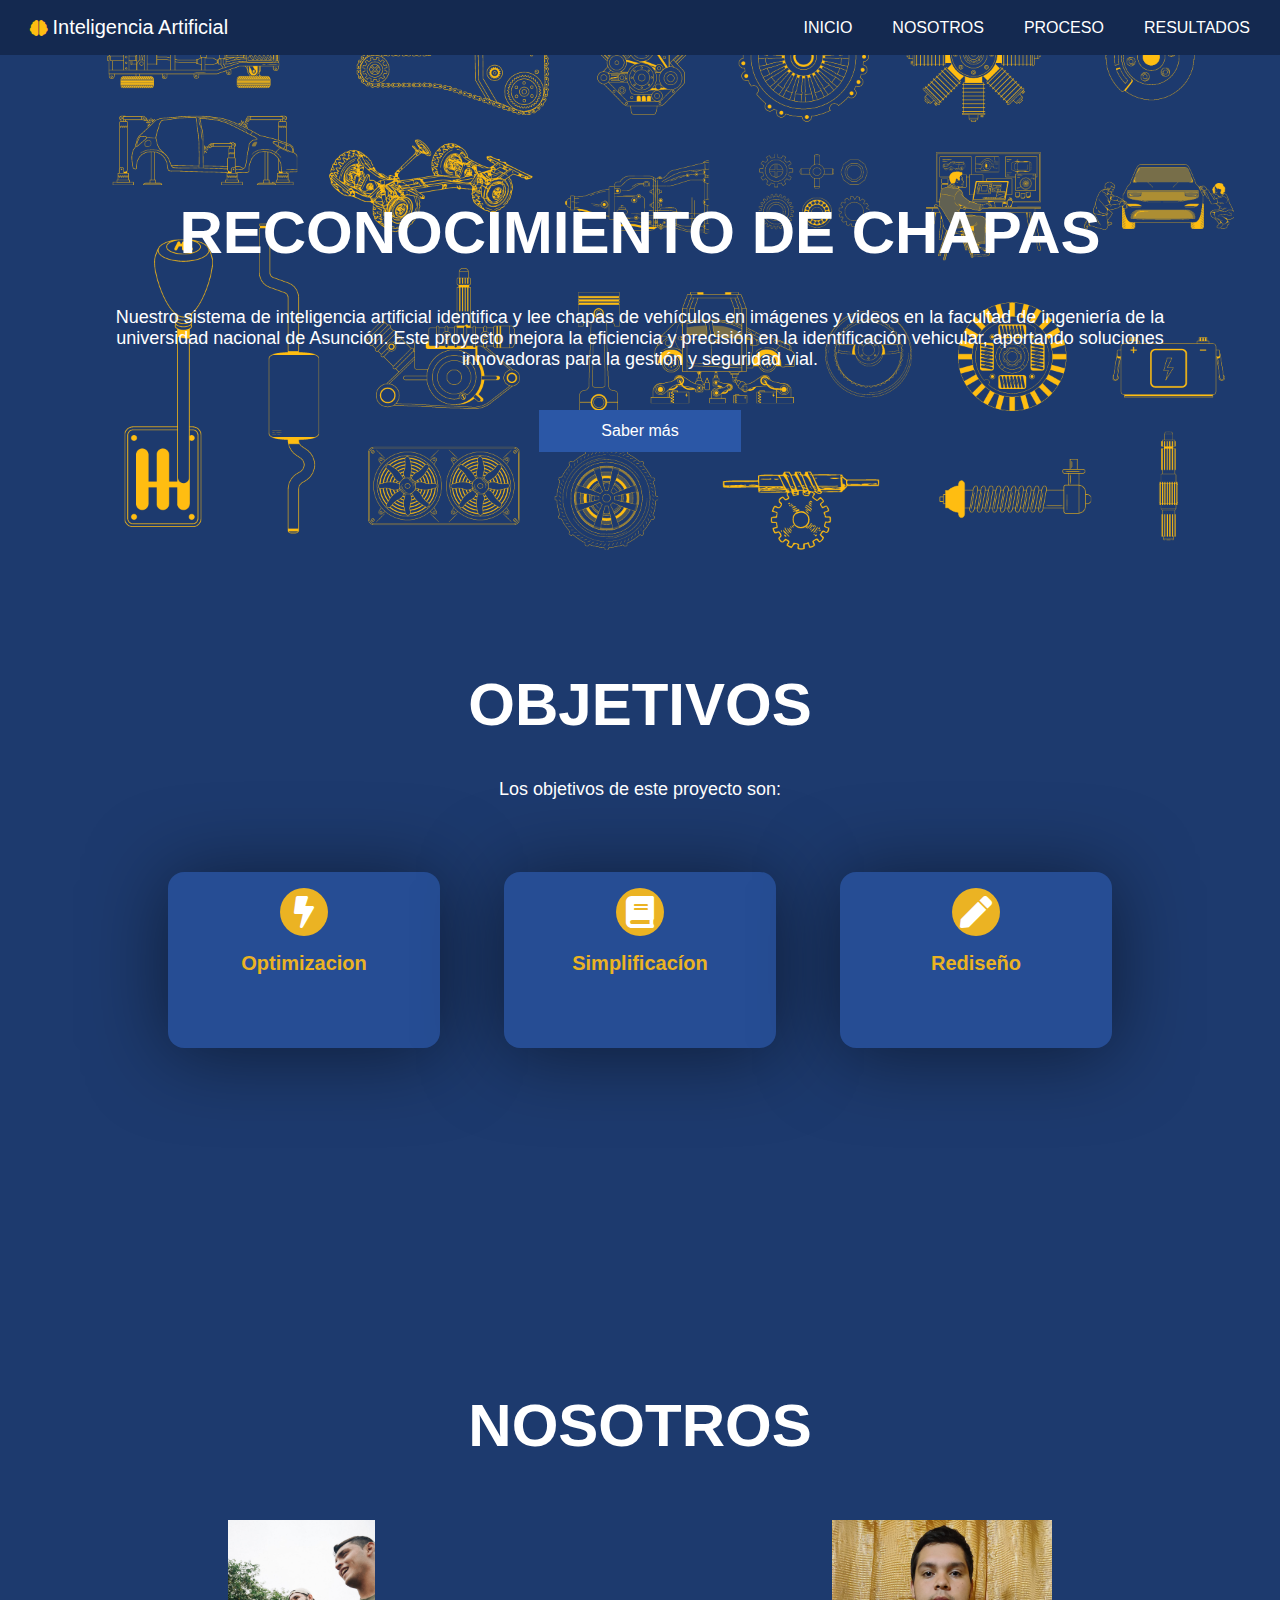
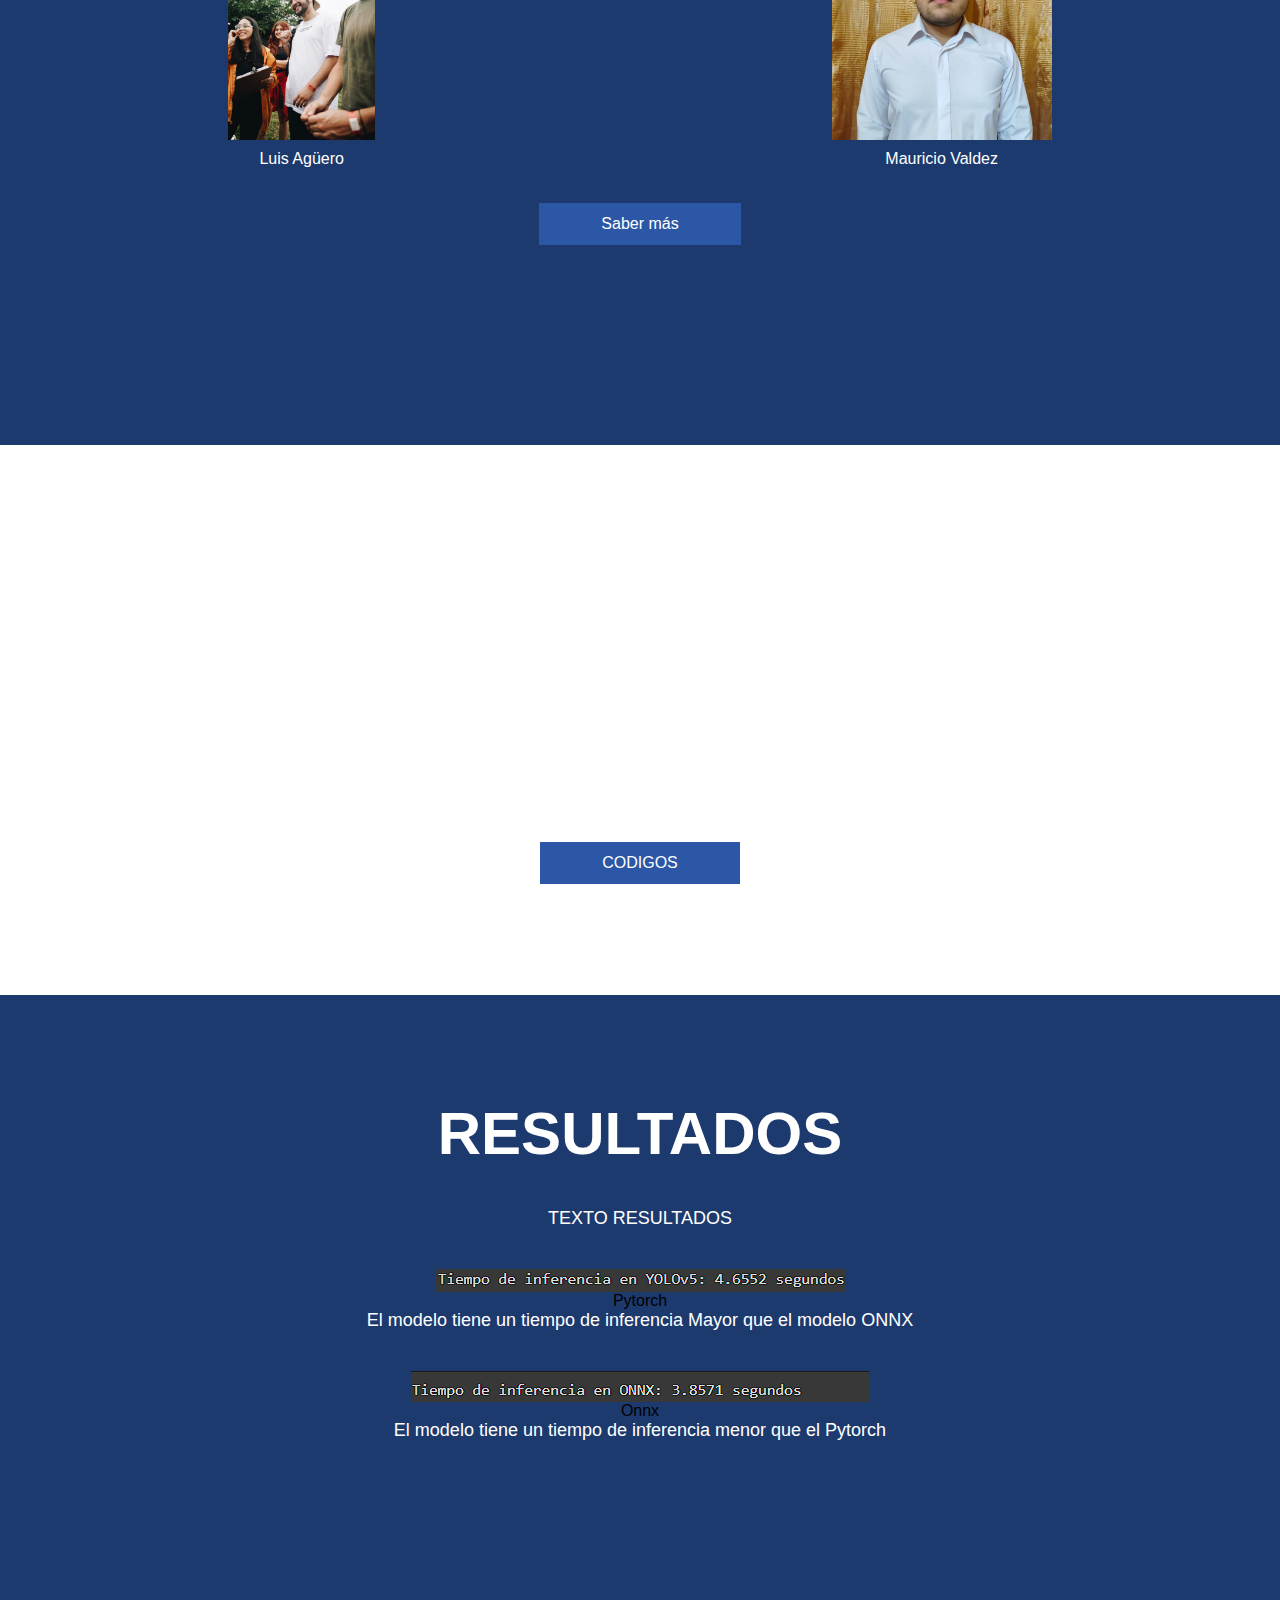
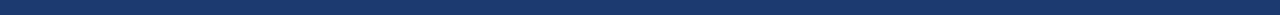
==== commit 8ff87286: "FINAL" ====
--- a/index.html
+++ b/index.html
@@ -93,15 +93,15 @@
         <h2 class="title">RESULTADOS</h2>
         <p>TEXTO RESULTADOS</p>
         <figure>
-            <img src="Pthyon" alt="pythonresult">
-            <figcaption>Python</figcaption>
+            <img src="InferenciaPt.png" alt="pytorchresult">
+            <figcaption>Pytorch</figcaption>
         </figure>
-        <p>Explicacion Python</p>
+        <p>El modelo tiene un tiempo de inferencia Mayor que el modelo ONNX</p>
         <figure>
-            <img src="C++" alt="C++result">
-            <figcaption>C++</figcaption>
+            <img src="InferenciaONNX.png" alt="C++result">
+            <figcaption>Onnx</figcaption>
         </figure>
-        <p>Explicacion c++</p>
+        <p>El modelo tiene un tiempo de inferencia menor que el Pytorch</p>
     </section>
 </body>
 </html>
